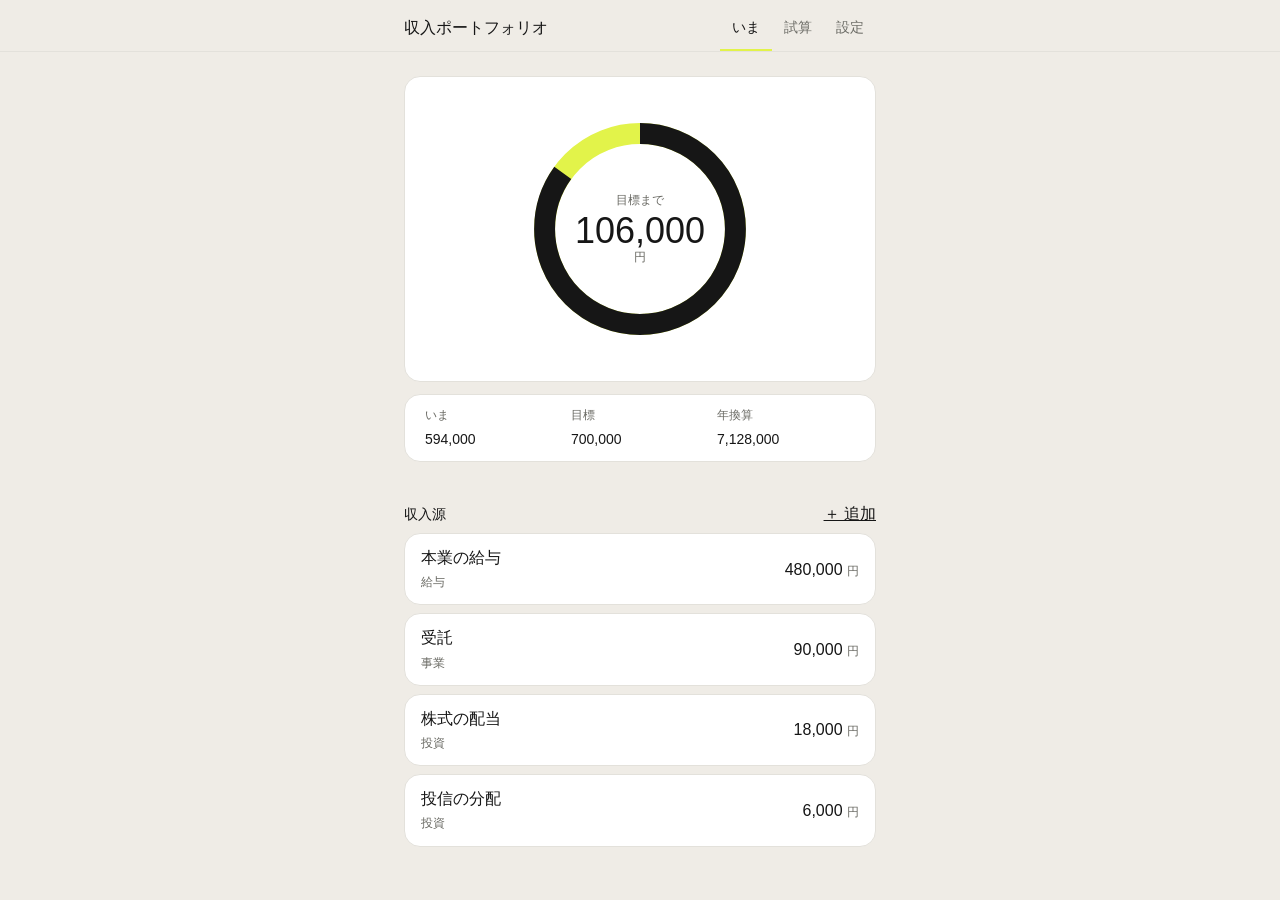
==== 収入ポートフォリオ.html @ 2de73036 "ダウンロード用のファイル1つにまとめる。" ====
<!doctype html>
<html lang="ja">
  <head>
    <meta charset="utf-8" />
    <meta name="viewport" content="width=device-width, initial-scale=1, viewport-fit=cover" />
    <meta name="theme-color" content="#efece6" />
    <title>収入ポートフォリオ</title>
    <style>
:root {
  --paper: #efece6;
  --card: #ffffff;
  --ink: #161616;
  --muted: #6a6a64;
  --line: #e3e1db;
  --mark: #e2f34a;
  --font: "M PLUS 2", "Hiragino Sans", "Noto Sans JP", sans-serif;
}

* { box-sizing: border-box; }

html {
  color-scheme: light;
  -webkit-font-smoothing: antialiased;
}

body {
  margin: 0;
  background: var(--paper);
  color: var(--ink);
  font-family: var(--font);
  line-height: 1.45;
}

button, a { color: inherit; }

button:not(:disabled), a { cursor: pointer; }

input, select { font: inherit; font-size: 1rem; color: inherit; }

:focus-visible {
  outline: 2px solid var(--ink);
  outline-offset: 2px;
}

.app { min-height: 100dvh; }

.bg {
  position: fixed;
  inset: 0;
  z-index: 0;
  background: center / cover no-repeat;
  pointer-events: none;
}

header, main, nav { position: relative; z-index: 1; }

header {
  position: sticky;
  top: 0;
  z-index: 30;
  background: var(--paper);
  border-bottom: 1px solid var(--line);
}

.bar {
  max-width: 32rem;
  margin: 0 auto;
  display: flex;
  align-items: flex-end;
  justify-content: space-between;
  padding: 1rem 1.25rem 0;
}

h1 {
  margin: 0;
  padding-bottom: 0.75rem;
  font-size: 1rem;
  font-weight: 500;
}

.desk {
  display: none;
}

main {
  max-width: 32rem;
  margin: 0 auto;
  padding: 1.5rem 1.25rem calc(5.5rem + env(safe-area-inset-bottom));
}

.card {
  background: var(--card);
  border: 1px solid var(--line);
  border-radius: 1rem;
}

.specs {
  display: grid;
  grid-template-columns: repeat(3, 1fr);
  margin-top: 0.75rem;
  padding: 0 1rem;
}

.specs div { padding: 0.75rem 0.25rem; }

.specs dt, .label, .muted { color: var(--muted); }

.specs dt, .tiny { font-size: 0.75rem; }

.specs dd {
  margin: 0.25rem 0 0;
  font-size: 0.875rem;
  font-variant-numeric: tabular-nums;
}

.row {
  display: flex;
  align-items: baseline;
  justify-content: space-between;
  margin: 2.5rem 0 0.5rem;
}

h2, h3 { margin: 0; font-size: 0.875rem; font-weight: 500; }

.list { list-style: none; margin: 0; padding: 0; display: flex; flex-direction: column; gap: 0.5rem; }

.source {
  display: flex;
  align-items: center;
  gap: 0.75rem;
  min-height: 4rem;
  padding: 0.75rem 1rem;
  text-decoration: none;
}

.source span:first-child { min-width: 0; flex: 1; }

.truncate { display: block; overflow: hidden; text-overflow: ellipsis; white-space: nowrap; }

.yen { font-variant-numeric: tabular-nums; white-space: nowrap; }

.pie {
  padding: 1.5rem 0.5rem;
  text-align: center;
}

.pie-wrap {
  position: relative;
  width: 16rem;
  height: 16rem;
  margin: 0 auto;
}

.pie svg { width: 100%; height: 100%; }

.pie-copy {
  position: absolute;
  inset: 0;
  display: flex;
  flex-direction: column;
  align-items: center;
  justify-content: center;
  pointer-events: none;
}

.figure {
  margin-top: 0.25rem;
  font-size: 2.25rem;
  line-height: 1;
  font-weight: 500;
  font-variant-numeric: tabular-nums;
}

.field {
  width: 100%;
  height: 3rem;
  border: 0;
  border-bottom: 1px solid var(--ink);
  background: transparent;
  padding: 0;
}

.pad { padding: 1rem; }

.stack { display: flex; flex-direction: column; gap: 1.5rem; }

.stack + .stack, .gap { margin-top: 0.75rem; }

.end {
  display: flex;
  align-items: flex-end;
  gap: 0.5rem;
}

.solid, .ink-btn {
  display: flex;
  align-items: center;
  justify-content: center;
  width: 100%;
  height: 3rem;
  border: 0;
  border-radius: 0.75rem;
  background: var(--ink);
  color: var(--paper);
  text-decoration: none;
  font-size: 0.875rem;
}

.ghost {
  border: 0;
  background: transparent;
  color: var(--muted);
  font-size: 0.875rem;
  padding: 0.75rem 0;
}

.block-ghost { width: 100%; height: 3rem; }

nav.mobile {
  position: fixed;
  inset: auto 0 0 0;
  z-index: 30;
  background: var(--paper);
  border-top: 1px solid var(--line);
  padding-bottom: env(safe-area-inset-bottom);
}

.tabs {
  max-width: 32rem;
  margin: 0 auto;
  display: flex;
}

.tabs a {
  flex: 1;
  min-height: 3.5rem;
  display: flex;
  align-items: center;
  justify-content: center;
  text-decoration: none;
  font-size: 0.875rem;
  color: var(--muted);
  border-bottom: 2px solid transparent;
}

.tabs a.on {
  color: var(--ink);
  font-weight: 500;
  border-bottom-color: var(--mark);
}

.back { color: var(--muted); font-size: 0.875rem; text-decoration: none; }

.sr { position: absolute; width: 1px; height: 1px; overflow: hidden; clip: rect(0 0 0 0); }

@media (min-width: 768px) {
  .desk { display: flex; }
  .desk a {
    text-decoration: none;
    font-size: 0.875rem;
    color: var(--muted);
    padding: 0 0.75rem 0.75rem;
    border-bottom: 2px solid transparent;
  }
  .desk a.on { color: var(--ink); font-weight: 500; border-bottom-color: var(--mark); }
  nav.mobile { display: none; }
  main { padding-bottom: 3rem; }
}

    </style>
  </head>
  <body>
    <div id="app" class="app"></div>
    <script>
const KEY = "income-portfolio-web-v1";
const CATEGORIES = [
  ["pay", "給与"],
  ["business", "事業"],
  ["invest", "投資"],
  ["property", "不動産"],
  ["pension", "年金"],
  ["other", "その他"],
];
const SEED = {
  goalMonthly: 700000,
  backgroundImage: null,
  sources: [
    { id: "seed-pay", name: "本業の給与", category: "pay", monthlyYen: 480000 },
    { id: "seed-biz", name: "受託", category: "business", monthlyYen: 90000 },
    { id: "seed-div", name: "株式の配当", category: "invest", monthlyYen: 18000 },
    { id: "seed-fund", name: "投信の分配", category: "invest", monthlyYen: 6000 },
  ],
};

const yen = (n) => Math.abs(Math.round(n)).toLocaleString("ja-JP");
const signed = (n) => (n > 0 ? `+${yen(n)}` : n < 0 ? `−${yen(n)}` : yen(0));
const clean = (n) => (!Number.isFinite(n) || n < 0 ? 0 : Math.min(999999999, Math.round(n)));
const labelOf = (id) => CATEGORIES.find((c) => c[0] === id)?.[1] ?? "その他";
const nameOf = (name) => name.trim() || "名称未設定";
const totalOf = (rows) => rows.reduce((sum, row) => sum + clean(row.monthlyYen), 0);
const digits = (raw) =>
  raw.replace(/[０-９]/g, (ch) => String.fromCharCode(ch.charCodeAt(0) - 0xfee0)).replace(/\D/g, "").slice(0, 9);

function load() {
  try {
    const saved = JSON.parse(localStorage.getItem(KEY) || "");
    if (!saved || !Array.isArray(saved.sources) || saved.sources.length === 0) return structuredClone(SEED);
    saved.goalMonthly = clean(saved.goalMonthly);
    saved.sources = saved.sources
      .filter((row) => row && typeof row.id === "string")
      .map((row) => ({
        id: row.id,
        name: String(row.name || "").slice(0, 40),
        category: CATEGORIES.some((c) => c[0] === row.category) ? row.category : "other",
        monthlyYen: clean(row.monthlyYen),
      }));
    if (!saved.sources.length) return structuredClone(SEED);
    if (typeof saved.backgroundImage !== "string" || !saved.backgroundImage.startsWith("data:image/jpeg")) {
      saved.backgroundImage = null;
    }
    return saved;
  } catch {
    return structuredClone(SEED);
  }
}

let state = load();
let sim = null;
let route = location.hash.replace(/^#/, "") || "/";

function save() {
  localStorage.setItem(KEY, JSON.stringify(state));
}

function go(path) {
  location.hash = path;
}

function pie(total, goal) {
  const over = goal > 0 && total > goal;
  const met = goal > 0 && total === goal;
  const pct = goal > 0 ? Math.min(100, (total / goal) * 100) : 0;
  const circ = 2 * Math.PI * 82;
  const drawn = (pct / 100) * circ;
  const caption = goal <= 0 ? "目標未設定" : over ? "超過" : met ? "達成" : "目標まで";
  const figure = goal <= 0 ? "—" : over ? yen(total - goal) : met ? "達成" : yen(goal - total);
  return `<div class="card pie" aria-live="polite">
    <div class="pie-wrap">
      <svg viewBox="0 0 220 220" aria-hidden="true">
        <circle cx="110" cy="110" r="82" fill="none" stroke="${goal > 0 ? "var(--mark)" : "var(--line)"}" stroke-width="18"/>
        ${drawn > 0 ? `<circle cx="110" cy="110" r="82" fill="none" stroke="var(--ink)" stroke-width="18" stroke-dasharray="${drawn} ${circ}" transform="rotate(-90 110 110)"/>` : ""}
      </svg>
      <div class="pie-copy">
        <span class="tiny muted">${caption}</span>
        <span class="figure">${figure}</span>
        ${goal > 0 && !met ? `<span class="tiny muted">円</span>` : ""}
      </div>
    </div>
  </div>`;
}

function specs(cells) {
  return `<dl class="card specs">${cells
    .map(([term, value]) => `<div><dt>${term}</dt><dd>${value}</dd></div>`)
    .join("")}</dl>`;
}

function shell(body, hideNav) {
  const tabs = [
    ["/", "いま"],
    ["/simulate", "試算"],
    ["/settings", "設定"],
  ];
  const link = ([path, text]) =>
    `<a href="#${path}" class="${route === path ? "on" : ""}">${text}</a>`;
  const bg = state.backgroundImage
    ? `<div class="bg" style="background-image:url(${JSON.stringify(state.backgroundImage)})"></div>`
    : "";
  return `${bg}
    <header><div class="bar"><h1>収入ポートフォリオ</h1><nav class="desk" aria-label="メニュー">${tabs.map(link).join("")}</nav></div></header>
    <main>${body}</main>
    ${hideNav ? "" : `<nav class="mobile" aria-label="メニュー"><div class="tabs">${tabs.map(link).join("")}</div></nav>`}`;
}

function dashboard() {
  const total = totalOf(state.sources);
  const items = state.sources
    .map(
      (row) => `<li><a class="card source" href="#/sources/${row.id}">
        <span><span class="truncate">${nameOf(row.name)}</span><span class="tiny muted">${labelOf(row.category)}</span></span>
        <span class="yen">${yen(row.monthlyYen)} <span class="tiny muted">円</span></span>
      </a></li>`,
    )
    .join("");
  return shell(`<h2 class="sr">いまの状況</h2>
    ${pie(total, state.goalMonthly)}
    ${specs([["いま", yen(total)], ["目標", state.goalMonthly > 0 ? yen(state.goalMonthly) : "—"], ["年換算", yen(total * 12)]])}
    <section><div class="row"><h3>収入源</h3><a href="#/sources/new">＋ 追加</a></div><ul class="list">${items}</ul></section>`);
}

function simulate() {
  const rows = sim || state.sources;
  const base = totalOf(state.sources);
  const next = totalOf(rows);
  const delta = next - base;
  const same = JSON.stringify(rows) === JSON.stringify(state.sources);
  const cards = rows
    .map(
      (row, index) => `<li class="card pad" data-i="${index}">
        <div class="end">
          <input class="field" data-name value="${escapeAttr(row.name)}" placeholder="名前" maxlength="40" aria-label="名前" />
          <select data-cat aria-label="区分">${CATEGORIES.map(([id, text]) => `<option value="${id}" ${id === row.category ? "selected" : ""}>${text}</option>`).join("")}</select>
        </div>
        <div class="end gap">
          <input class="field" data-yen inputmode="numeric" value="${row.monthlyYen ? yen(row.monthlyYen) : ""}" aria-label="月額" />
          <span class="muted">円</span>
          <button type="button" class="ghost" data-del ${rows.length <= 1 ? "disabled" : ""}>削除</button>
        </div>
      </li>`,
    )
    .join("");
  return shell(`<h2 class="sr">試算</h2>
    ${pie(next, state.goalMonthly)}
    ${specs([["いま", yen(base)], ["変更後", yen(next)], ["差", signed(delta)]])}
    <div class="row"><h3>試算</h3><button type="button" class="ghost" id="add">＋ 項目を追加</button></div>
    <ul class="list">${cards}</ul>
    <div class="stack" style="margin-top:2rem">
      <button type="button" class="ink-btn" id="apply" ${same ? "disabled" : ""}>反映する</button>
      <button type="button" class="ghost block-ghost" id="discard" ${sim ? "" : "disabled"}>もとに戻す</button>
    </div>`);
}

function settings() {
  return shell(`<div class="card pad">
      <h2>目標月収</h2>
      <div class="end gap"><input id="goal" class="field" inputmode="numeric" value="${state.goalMonthly ? yen(state.goalMonthly) : ""}" aria-label="目標月収" /><span class="muted">円</span></div>
    </div>
    <div class="card pad gap">
      <h2>背景画像</h2>
      ${state.backgroundImage ? `<img alt="いまの背景" src="${state.backgroundImage}" style="margin-top:.75rem;height:7rem;width:100%;object-fit:cover;border-radius:.75rem" />` : ""}
      <label class="ink-btn" style="margin-top:1rem">背景画像を変更<input id="bg" type="file" accept="image/*" class="sr" /></label>
      ${state.backgroundImage ? `<button type="button" class="ghost" id="clear-bg">背景を外す</button>` : `<p class="tiny muted">画像をインポートすると、画面の背景になります。</p>`}
    </div>
    <div class="card pad gap">
      <h2>入れる</h2>
      <button type="button" class="ink-btn" id="install" style="margin-top:1rem">ホーム画面に追加</button>
      <p class="tiny muted" id="install-note">iPhoneは共有ボタンから「ホーム画面に追加」。パソコンはブラウザのインストールです。</p>
    </div>
    <button type="button" class="ghost" id="reset" style="margin-top:4rem">サンプルに戻す</button>`);
}

function formPage(heading, row, id) {
  return shell(
    `<div class="stack">
      <a class="back" href="#/">戻る</a>
      <h2 style="font-size:1.125rem">${heading}</h2>
      <form id="form" class="card pad stack">
        <label>名前<span class="tiny muted"></span><input name="name" class="field" maxlength="40" value="${escapeAttr(row.name)}" placeholder="名前" /></label>
        <label>区分<select name="category" class="field">${CATEGORIES.map(([cid, text]) => `<option value="${cid}" ${cid === row.category ? "selected" : ""}>${text}</option>`).join("")}</select></label>
        <label>月額<div class="end"><input name="yen" class="field" inputmode="numeric" value="${row.monthlyYen ? yen(row.monthlyYen) : ""}" aria-label="月額" /><span class="muted">円</span></div></label>
        <button class="ink-btn" type="submit">${id ? "保存する" : "追加する"}</button>
      </form>
      ${id && state.sources.length > 1 ? `<button type="button" class="ghost" id="remove">削除する</button>` : ""}
    </div>`,
    true,
  );
}

function escapeAttr(value) {
  return String(value)
    .replace(/&/g, "\u0026amp;")
    .replace(/"/g, "\u0026quot;")
    .replace(/</g, "\u0026lt;");
}

function render() {
  route = location.hash.replace(/^#/, "") || "/";
  const root = document.getElementById("app");
  let html = dashboard();
  let title = "いま · 収入ポートフォリオ";
  if (route === "/simulate") {
    html = simulate();
    title = "試算 · 収入ポートフォリオ";
  } else if (route === "/settings") {
    html = settings();
    title = "設定 · 収入ポートフォリオ";
  } else if (route === "/sources/new") {
    html = formPage("収入源を追加", { name: "", category: "other", monthlyYen: 0 });
    title = "収入源を追加 · 収入ポートフォリオ";
  } else if (route.startsWith("/sources/")) {
    const id = decodeURIComponent(route.slice("/sources/".length));
    const row = state.sources.find((item) => item.id === id);
    html = row
      ? formPage("収入源を編集", row, id)
      : shell(`<p>この収入源は見つかりません。</p><a class="back" href="#/">戻る</a>`, true);
    title = "収入源を編集 · 収入ポートフォリオ";
  }
  document.title = title;
  root.innerHTML = html;
  bind();
}

function readYen(input) {
  const value = digits(input.value);
  input.value = value;
  return value ? Number(value) : 0;
}

function bind() {
  document.getElementById("goal")?.addEventListener("change", (event) => {
    state.goalMonthly = readYen(event.target);
    event.target.value = state.goalMonthly ? yen(state.goalMonthly) : "";
    save();
  });
  document.getElementById("clear-bg")?.addEventListener("click", () => {
    state.backgroundImage = null;
    save();
    render();
  });
  document.getElementById("bg")?.addEventListener("change", (event) => {
    const file = event.target.files?.[0];
    if (!file || !file.type.startsWith("image/")) return;
    const url = URL.createObjectURL(file);
    const img = new Image();
    img.onload = () => {
      const scale = Math.min(1, 1280 / Math.max(img.width, img.height));
      const canvas = document.createElement("canvas");
      canvas.width = Math.max(1, Math.round(img.width * scale));
      canvas.height = Math.max(1, Math.round(img.height * scale));
      canvas.getContext("2d").drawImage(img, 0, 0, canvas.width, canvas.height);
      URL.revokeObjectURL(url);
      state.backgroundImage = canvas.toDataURL("image/jpeg", 0.72);
      save();
      render();
    };
    img.src = url;
  });
  document.getElementById("reset")?.addEventListener("click", () => {
    if (!confirm("サンプルの収入源に戻します。いまの内容は置き換わります。")) return;
    state = { ...structuredClone(SEED), backgroundImage: state.backgroundImage };
    sim = null;
    save();
    render();
  });
  document.getElementById("install")?.addEventListener("click", async () => {
    const note = document.getElementById("install-note");
    if (window.deferredInstall) {
      window.deferredInstall.prompt();
      await window.deferredInstall.userChoice;
      window.deferredInstall = null;
      if (note) note.textContent = "追加しました。";
      return;
    }
    const ios = /iPhone|iPad|iPod/.test(navigator.userAgent);
    if (note) {
      note.textContent = ios
        ? "画面下の共有ボタンを押して、「ホーム画面に追加」を選んでください。"
        : "ブラウザのメニューから「インストール」または「ホーム画面に追加」を選んでください。";
    }
  });
  document.getElementById("add")?.addEventListener("click", () => {
    const rows = (sim || state.sources).map((row) => ({ ...row }));
    rows.unshift({ id: crypto.randomUUID(), name: "", category: "other", monthlyYen: 0 });
    sim = rows;
    render();
  });
  document.getElementById("apply")?.addEventListener("click", () => {
    if (!sim || !confirm("この内容で、いまの収入源を置き換えます。")) return;
    state.sources = sim;
    sim = null;
    save();
    render();
  });
  document.getElementById("discard")?.addEventListener("click", () => {
    sim = null;
    render();
  });
  document.querySelectorAll("[data-i]").forEach((card) => {
    const index = Number(card.dataset.i);
    const update = (patch) => {
      const rows = (sim || state.sources).map((row) => ({ ...row }));
      rows[index] = { ...rows[index], ...patch };
      sim = rows;
      render();
    };
    card.querySelector("[data-name]").addEventListener("change", (event) => update({ name: event.target.value.slice(0, 40) }));
    card.querySelector("[data-cat]").addEventListener("change", (event) => update({ category: event.target.value }));
    card.querySelector("[data-yen]").addEventListener("change", (event) => update({ monthlyYen: readYen(event.target) }));
    card.querySelector("[data-del]")?.addEventListener("click", () => {
      const rows = (sim || state.sources).map((row) => ({ ...row }));
      if (rows.length <= 1) return;
      rows.splice(index, 1);
      sim = rows;
      render();
    });
  });
  document.getElementById("form")?.addEventListener("submit", (event) => {
    event.preventDefault();
    const data = new FormData(event.target);
    const next = {
      name: String(data.get("name") || "").slice(0, 40),
      category: String(data.get("category") || "other"),
      monthlyYen: digits(String(data.get("yen") || "")) ? Number(digits(String(data.get("yen") || ""))) : 0,
    };
    if (route === "/sources/new") {
      state.sources.push({ id: crypto.randomUUID(), ...next });
    } else {
      const id = decodeURIComponent(route.slice("/sources/".length));
      state.sources = state.sources.map((row) => (row.id === id ? { ...row, ...next } : row));
    }
    save();
    go("/");
  });
  document.getElementById("remove")?.addEventListener("click", () => {
    if (!confirm("この収入源を削除します。")) return;
    const id = decodeURIComponent(route.slice("/sources/".length));
    if (state.sources.length <= 1) return;
    state.sources = state.sources.filter((row) => row.id !== id);
    save();
    go("/");
  });
}

window.addEventListener("hashchange", render);
window.addEventListener("beforeinstallprompt", (event) => {
  event.preventDefault();
  window.deferredInstall = event;
});
if ("serviceWorker" in navigator) {
  navigator.serviceWorker.register("./sw.js").catch(() => {});
}
render();

    </script>
  </body>
</html>
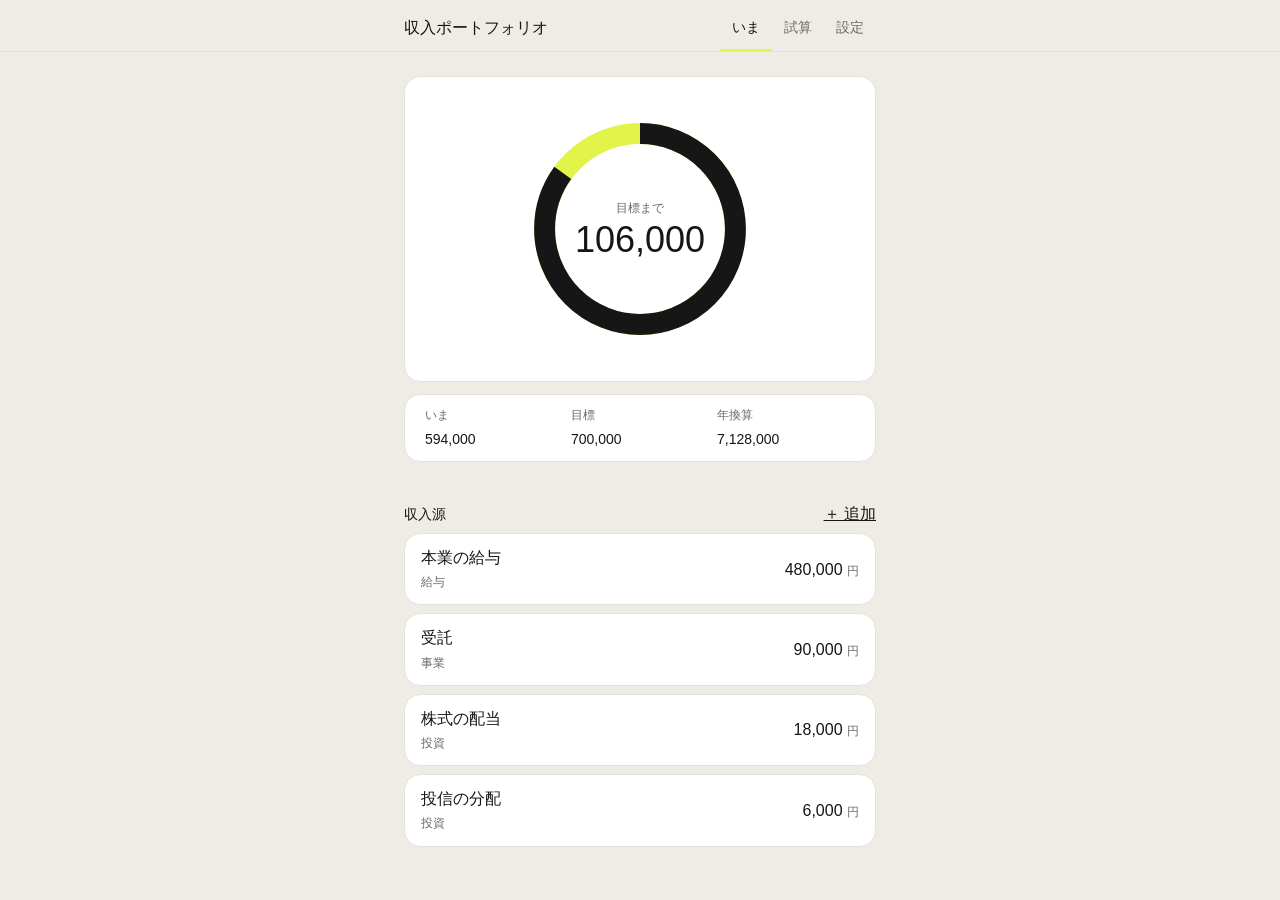
==== commit 65ae4e7a: "メニューがソース表示にならないようにし、目標までの円を消す。" ====
--- a/収入ポートフォリオ.html
+++ b/収入ポートフォリオ.html
@@ -301,24 +301,27 @@
 const digits = (raw) =>
   raw.replace(/[０-９]/g, (ch) => String.fromCharCode(ch.charCodeAt(0) - 0xfee0)).replace(/\D/g, "").slice(0, 9);
 
+function normalize(saved) {
+  if (!saved || !Array.isArray(saved.sources)) return null;
+  const sources = saved.sources
+    .filter((row) => row && typeof row.id === "string")
+    .map((row) => ({
+      id: row.id,
+      name: String(row.name || "").slice(0, 40),
+      category: CATEGORIES.some((c) => c[0] === row.category) ? row.category : "other",
+      monthlyYen: clean(row.monthlyYen),
+    }));
+  if (!sources.length) return null;
+  const backgroundImage =
+    typeof saved.backgroundImage === "string" && saved.backgroundImage.startsWith("data:image/jpeg")
+      ? saved.backgroundImage
+      : null;
+  return { goalMonthly: clean(saved.goalMonthly), backgroundImage, sources };
+}
+
 function load() {
   try {
-    const saved = JSON.parse(localStorage.getItem(KEY) || "");
-    if (!saved || !Array.isArray(saved.sources) || saved.sources.length === 0) return structuredClone(SEED);
-    saved.goalMonthly = clean(saved.goalMonthly);
-    saved.sources = saved.sources
-      .filter((row) => row && typeof row.id === "string")
-      .map((row) => ({
-        id: row.id,
-        name: String(row.name || "").slice(0, 40),
-        category: CATEGORIES.some((c) => c[0] === row.category) ? row.category : "other",
-        monthlyYen: clean(row.monthlyYen),
-      }));
-    if (!saved.sources.length) return structuredClone(SEED);
-    if (typeof saved.backgroundImage !== "string" || !saved.backgroundImage.startsWith("data:image/jpeg")) {
-      saved.backgroundImage = null;
-    }
-    return saved;
+    return normalize(JSON.parse(localStorage.getItem(KEY) || "")) || structuredClone(SEED);
   } catch {
     return structuredClone(SEED);
   }
@@ -333,7 +336,16 @@
 }
 
 function go(path) {
-  location.hash = path;
+  const next = String(path || "/").replace(/^#/, "") || "/";
+  const current = location.hash.replace(/^#/, "") || "/";
+  if (current === next) {
+    render();
+    return;
+  }
+  const url = new URL(location.href);
+  url.hash = next;
+  history.pushState(null, "", url);
+  render();
 }
 
 function pie(total, goal) {
@@ -353,7 +365,6 @@
       <div class="pie-copy">
         <span class="tiny muted">${caption}</span>
         <span class="figure">${figure}</span>
-        ${goal > 0 && !met ? `<span class="tiny muted">円</span>` : ""}
       </div>
     </div>
   </div>`;
@@ -442,10 +453,20 @@
       ${state.backgroundImage ? `<button type="button" class="ghost" id="clear-bg">背景を外す</button>` : `<p class="tiny muted">画像をインポートすると、画面の背景になります。</p>`}
     </div>
     <div class="card pad gap">
-      <h2>入れる</h2>
+      <h2>データ</h2>
+      <button type="button" class="ink-btn" id="export" style="margin-top:1rem">書き出す</button>
+      <label class="ink-btn" style="margin-top:0.75rem">読み込む<input id="import" type="file" accept="application/json,.json" class="sr" /></label>
+      <p class="tiny muted">パソコンとスマホは別々に残る。移すときは書き出して、もう一方で読み込む。</p>
+    </div>
+    ${
+      location.protocol === "file:"
+        ? ""
+        : `<div class="card pad gap">
+      <h2>ホーム画面</h2>
       <button type="button" class="ink-btn" id="install" style="margin-top:1rem">ホーム画面に追加</button>
-      <p class="tiny muted" id="install-note">iPhoneは共有ボタンから「ホーム画面に追加」。パソコンはブラウザのインストールです。</p>
-    </div>
+      <p class="tiny muted" id="install-note">iPhoneは共有から「ホーム画面に追加」。パソコンはブラウザのインストール。</p>
+    </div>`
+    }
     <button type="button" class="ghost" id="reset" style="margin-top:4rem">サンプルに戻す</button>`);
 }
 
@@ -542,6 +563,32 @@
     save();
     render();
   });
+  document.getElementById("export")?.addEventListener("click", () => {
+    const blob = new Blob(
+      [JSON.stringify({ goalMonthly: state.goalMonthly, sources: state.sources, backgroundImage: state.backgroundImage }, null, 2)],
+      { type: "application/json" },
+    );
+    const a = document.createElement("a");
+    a.href = URL.createObjectURL(blob);
+    a.download = "収入ポートフォリオ.json";
+    a.click();
+  });
+  document.getElementById("import")?.addEventListener("change", async (event) => {
+    const file = event.target.files?.[0];
+    event.target.value = "";
+    if (!file) return;
+    try {
+      const next = normalize(JSON.parse(await file.text()));
+      if (!next) throw new Error("empty");
+      if (!confirm("読み込んだ内容で、いまの数字を置き換えます。")) return;
+      state = next;
+      sim = null;
+      save();
+      render();
+    } catch {
+      alert("このファイルは読めません。");
+    }
+  });
   document.getElementById("install")?.addEventListener("click", async () => {
     const note = document.getElementById("install-note");
     if (window.deferredInstall) {
@@ -621,7 +668,20 @@
   });
 }
 
+document.addEventListener(
+  "click",
+  (event) => {
+    const a = event.target.closest("a");
+    if (!a) return;
+    const href = a.getAttribute("href") || "";
+    if (!href.startsWith("#")) return;
+    event.preventDefault();
+    go(href);
+  },
+  true,
+);
 window.addEventListener("hashchange", render);
+window.addEventListener("popstate", render);
 window.addEventListener("beforeinstallprompt", (event) => {
   event.preventDefault();
   window.deferredInstall = event;
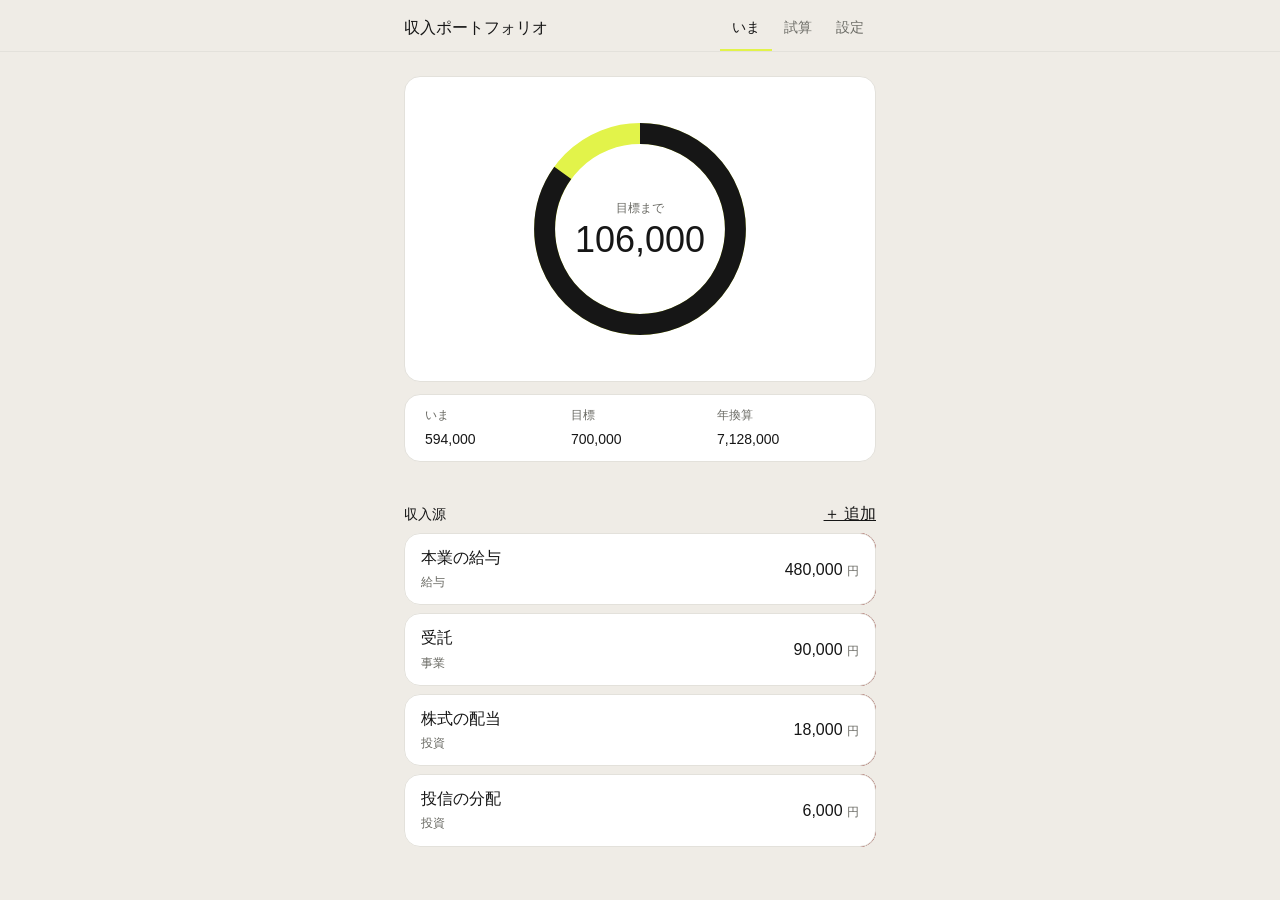
==== commit 429aed23: "収入源を左にスライドして削除できるようにする。" ====
--- a/収入ポートフォリオ.html
+++ b/収入ポートフォリオ.html
@@ -1,11 +1,5 @@
 <!doctype html>
-<html lang="ja">
-  <head>
-    <meta charset="utf-8" />
-    <meta name="viewport" content="width=device-width, initial-scale=1, viewport-fit=cover" />
-    <meta name="theme-color" content="#efece6" />
-    <title>収入ポートフォリオ</title>
-    <style>
+<html lang="ja"><head><meta charset="utf-8" /><meta name="viewport" content="width=device-width, initial-scale=1" /><title>収入ポートフォリオ</title><style>
 :root {
   --paper: #efece6;
   --card: #ffffff;
@@ -48,8 +42,14 @@
   position: fixed;
   inset: 0;
   z-index: 0;
-  background: center / cover no-repeat;
   pointer-events: none;
+}
+
+.bg img {
+  width: 100%;
+  height: 100%;
+  object-fit: cover;
+  display: block;
 }
 
 header, main, nav { position: relative; z-index: 1; }
@@ -124,6 +124,25 @@
 
 .list { list-style: none; margin: 0; padding: 0; display: flex; flex-direction: column; gap: 0.5rem; }
 
+.swipe {
+  position: relative;
+  overflow: hidden;
+  border-radius: 1rem;
+}
+
+.swipe-del {
+  position: absolute;
+  top: 0;
+  right: 0;
+  bottom: 0;
+  width: 5.5rem;
+  border: 0;
+  background: #8e3b34;
+  color: #fff;
+  font: inherit;
+  font-size: 0.875rem;
+}
+
 .source {
   display: flex;
   align-items: center;
@@ -131,7 +150,13 @@
   min-height: 4rem;
   padding: 0.75rem 1rem;
   text-decoration: none;
-}
+  position: relative;
+  z-index: 1;
+  touch-action: pan-y;
+  transition: transform 0.18s ease;
+}
+
+.swipe.open .source { transform: translateX(-5.5rem); }
 
 .source span:first-child { min-width: 0; flex: 1; }
 
@@ -267,11 +292,7 @@
   main { padding-bottom: 3rem; }
 }
 
-    </style>
-  </head>
-  <body>
-    <div id="app" class="app"></div>
-    <script>
+</style></head><body><div id="app" class="app"></div><script>
 const KEY = "income-portfolio-web-v1";
 const CATEGORIES = [
   ["pay", "給与"],
@@ -311,7 +332,6 @@
       category: CATEGORIES.some((c) => c[0] === row.category) ? row.category : "other",
       monthlyYen: clean(row.monthlyYen),
     }));
-  if (!sources.length) return null;
   const backgroundImage =
     typeof saved.backgroundImage === "string" && saved.backgroundImage.startsWith("data:image/jpeg")
       ? saved.backgroundImage
@@ -332,7 +352,11 @@
 let route = location.hash.replace(/^#/, "") || "/";
 
 function save() {
-  localStorage.setItem(KEY, JSON.stringify(state));
+  try {
+    localStorage.setItem(KEY, JSON.stringify(state));
+  } catch {
+    /* 画像が大きいと端末に残らないことがある。画面には出す。 */
+  }
 }
 
 function go(path) {
@@ -385,7 +409,7 @@
   const link = ([path, text]) =>
     `<a href="#${path}" class="${route === path ? "on" : ""}">${text}</a>`;
   const bg = state.backgroundImage
-    ? `<div class="bg" style="background-image:url(${JSON.stringify(state.backgroundImage)})"></div>`
+    ? `<div class="bg" aria-hidden="true"><img alt="" src="${state.backgroundImage}" /></div>`
     : "";
   return `${bg}
     <header><div class="bar"><h1>収入ポートフォリオ</h1><nav class="desk" aria-label="メニュー">${tabs.map(link).join("")}</nav></div></header>
@@ -397,7 +421,9 @@
   const total = totalOf(state.sources);
   const items = state.sources
     .map(
-      (row) => `<li><a class="card source" href="#/sources/${row.id}">
+      (row) => `<li class="swipe">
+        <button type="button" class="swipe-del" data-del-source="${escapeAttr(row.id)}">削除</button>
+        <a class="card source" href="#/sources/${row.id}">
         <span><span class="truncate">${nameOf(row.name)}</span><span class="tiny muted">${labelOf(row.category)}</span></span>
         <span class="yen">${yen(row.monthlyYen)} <span class="tiny muted">円</span></span>
       </a></li>`,
@@ -481,7 +507,7 @@
         <label>月額<div class="end"><input name="yen" class="field" inputmode="numeric" value="${row.monthlyYen ? yen(row.monthlyYen) : ""}" aria-label="月額" /><span class="muted">円</span></div></label>
         <button class="ink-btn" type="submit">${id ? "保存する" : "追加する"}</button>
       </form>
-      ${id && state.sources.length > 1 ? `<button type="button" class="ghost" id="remove">削除する</button>` : ""}
+      ${id ? `<button type="button" class="ghost" id="remove">削除する</button>` : ""}
     </div>`,
     true,
   );
@@ -540,19 +566,27 @@
   });
   document.getElementById("bg")?.addEventListener("change", (event) => {
     const file = event.target.files?.[0];
-    if (!file || !file.type.startsWith("image/")) return;
+    event.target.value = "";
+    if (!file) return;
     const url = URL.createObjectURL(file);
     const img = new Image();
     img.onload = () => {
-      const scale = Math.min(1, 1280 / Math.max(img.width, img.height));
+      const scale = Math.min(1, 1600 / Math.max(img.width, img.height));
       const canvas = document.createElement("canvas");
       canvas.width = Math.max(1, Math.round(img.width * scale));
       canvas.height = Math.max(1, Math.round(img.height * scale));
-      canvas.getContext("2d").drawImage(img, 0, 0, canvas.width, canvas.height);
+      const ctx = canvas.getContext("2d");
+      ctx.fillStyle = "#ffffff";
+      ctx.fillRect(0, 0, canvas.width, canvas.height);
+      ctx.drawImage(img, 0, 0, canvas.width, canvas.height);
       URL.revokeObjectURL(url);
-      state.backgroundImage = canvas.toDataURL("image/jpeg", 0.72);
+      state.backgroundImage = canvas.toDataURL("image/jpeg", 0.8);
       save();
       render();
+    };
+    img.onerror = () => {
+      URL.revokeObjectURL(url);
+      alert("この画像は使えません。");
     };
     img.src = url;
   });
@@ -661,10 +695,72 @@
   document.getElementById("remove")?.addEventListener("click", () => {
     if (!confirm("この収入源を削除します。")) return;
     const id = decodeURIComponent(route.slice("/sources/".length));
-    if (state.sources.length <= 1) return;
     state.sources = state.sources.filter((row) => row.id !== id);
     save();
     go("/");
+  });
+  document.querySelectorAll(".swipe").forEach((row) => {
+    const card = row.querySelector(".source");
+    if (!card) return;
+    let startX = 0;
+    let startY = 0;
+    let dx = 0;
+    let tracking = false;
+    let horizontal = false;
+    const width = () => row.querySelector(".swipe-del")?.offsetWidth || 88;
+    card.addEventListener("pointerdown", (event) => {
+      if (event.pointerType === "mouse" && event.button !== 0) return;
+      startX = event.clientX;
+      startY = event.clientY;
+      dx = 0;
+      tracking = true;
+      horizontal = false;
+    });
+    card.addEventListener("pointermove", (event) => {
+      if (!tracking) return;
+      const mx = event.clientX - startX;
+      const my = event.clientY - startY;
+      if (!horizontal) {
+        if (Math.abs(mx) < 8 && Math.abs(my) < 8) return;
+        if (Math.abs(my) > Math.abs(mx)) {
+          tracking = false;
+          return;
+        }
+        horizontal = true;
+        card.setPointerCapture?.(event.pointerId);
+        card.style.transition = "none";
+      }
+      dx = mx;
+      const base = row.classList.contains("open") ? -width() : 0;
+      card.style.transform = `translateX(${Math.min(0, Math.max(-width(), base + mx))}px)`;
+    });
+    const finish = () => {
+      if (!tracking && !horizontal) return;
+      tracking = false;
+      card.style.transition = "";
+      card.style.transform = "";
+      if (!horizontal) return;
+      card.dataset.swiped = "1";
+      setTimeout(() => delete card.dataset.swiped, 400);
+      if (dx < -36) {
+        document.querySelectorAll(".swipe.open").forEach((other) => other.classList.remove("open"));
+        row.classList.add("open");
+      } else if (dx > 36) {
+        row.classList.remove("open");
+      }
+      horizontal = false;
+      dx = 0;
+    };
+    card.addEventListener("pointerup", finish);
+    card.addEventListener("pointercancel", finish);
+  });
+  document.querySelectorAll("[data-del-source]").forEach((btn) => {
+    btn.addEventListener("click", () => {
+      const id = btn.getAttribute("data-del-source");
+      state.sources = state.sources.filter((row) => row.id !== id);
+      save();
+      render();
+    });
   });
 }
 
@@ -675,6 +771,17 @@
     if (!a) return;
     const href = a.getAttribute("href") || "";
     if (!href.startsWith("#")) return;
+    if (a.dataset.swiped === "1") {
+      event.preventDefault();
+      delete a.dataset.swiped;
+      return;
+    }
+    const swipe = a.closest(".swipe");
+    if (swipe?.classList.contains("open")) {
+      event.preventDefault();
+      swipe.classList.remove("open");
+      return;
+    }
     event.preventDefault();
     go(href);
   },
@@ -691,6 +798,4 @@
 }
 render();
 
-    </script>
-  </body>
-</html>
+</script></body></html>
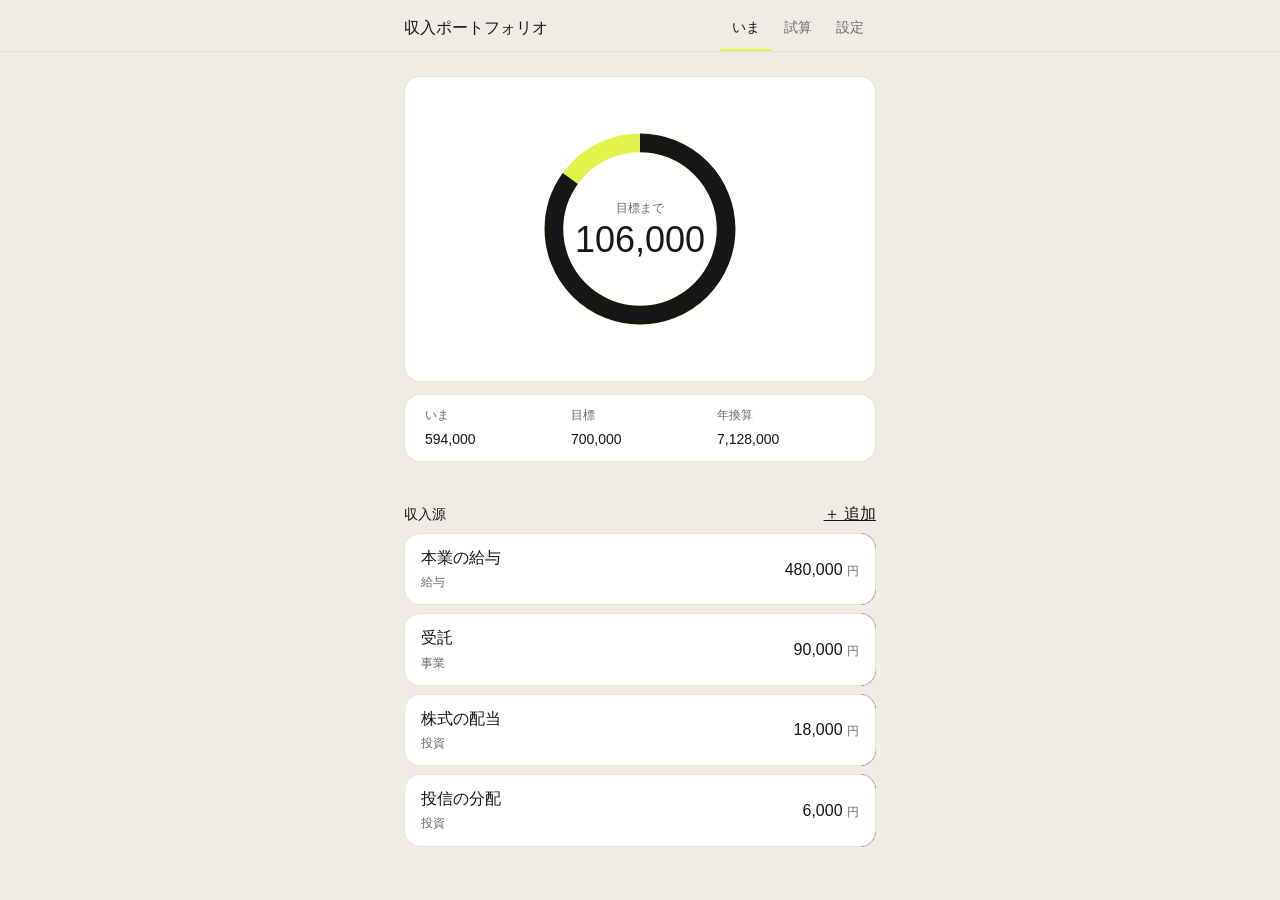
==== commit 3d7e313b: "超過をグラフに出し、設定の余分な項目を外す。" ====
--- a/収入ポートフォリオ.html
+++ b/収入ポートフォリオ.html
@@ -1,6 +1,5 @@
 <!doctype html>
-<html lang="ja"><head><meta charset="utf-8" /><meta name="viewport" content="width=device-width, initial-scale=1" /><title>収入ポートフォリオ</title><style>
-:root {
+<html lang="ja"><head><meta charset="utf-8"/><meta name="viewport" content="width=device-width, initial-scale=1"/><title>収入ポートフォリオ</title><style>:root {
   --paper: #efece6;
   --card: #ffffff;
   --ink: #161616;
@@ -291,9 +290,8 @@
   nav.mobile { display: none; }
   main { padding-bottom: 3rem; }
 }
-
-</style></head><body><div id="app" class="app"></div><script>
-const KEY = "income-portfolio-web-v1";
+</style></head>
+<body><div id="app" class="app"></div><script>const KEY = "income-portfolio-web-v1";
 const CATEGORIES = [
   ["pay", "給与"],
   ["business", "事業"],
@@ -373,18 +371,27 @@
 }
 
 function pie(total, goal) {
-  const over = goal > 0 && total > goal;
-  const met = goal > 0 && total === goal;
-  const pct = goal > 0 ? Math.min(100, (total / goal) * 100) : 0;
-  const circ = 2 * Math.PI * 82;
-  const drawn = (pct / 100) * circ;
-  const caption = goal <= 0 ? "目標未設定" : over ? "超過" : met ? "達成" : "目標まで";
-  const figure = goal <= 0 ? "—" : over ? yen(total - goal) : met ? "達成" : yen(goal - total);
+  const inner = 2 * Math.PI * 74;
+  const outer = 2 * Math.PI * 96;
+  const reached = goal > 0 && total >= goal;
+  const progress = goal > 0 ? Math.min(1, total / goal) : 0;
+  const extra = goal > 0 ? Math.min(1, Math.max(0, total - goal) / goal) : 0;
+  const drawn = progress * inner;
+  const extraDrawn = extra * outer;
+  const caption = goal <= 0 ? "目標未設定" : reached ? "超過" : "目標まで";
+  const figure = goal <= 0 ? "—" : reached ? yen(total - goal) : yen(goal - total);
+  const arc = (radius, length, circ, color, width) =>
+    length <= 0
+      ? ""
+      : length >= circ - 0.5
+        ? `<circle cx="110" cy="110" r="${radius}" fill="none" stroke="${color}" stroke-width="${width}"/>`
+        : `<circle cx="110" cy="110" r="${radius}" fill="none" stroke="${color}" stroke-width="${width}" stroke-dasharray="${length} ${circ}" transform="rotate(-90 110 110)"/>`;
   return `<div class="card pie" aria-live="polite">
     <div class="pie-wrap">
       <svg viewBox="0 0 220 220" aria-hidden="true">
-        <circle cx="110" cy="110" r="82" fill="none" stroke="${goal > 0 ? "var(--mark)" : "var(--line)"}" stroke-width="18"/>
-        ${drawn > 0 ? `<circle cx="110" cy="110" r="82" fill="none" stroke="var(--ink)" stroke-width="18" stroke-dasharray="${drawn} ${circ}" transform="rotate(-90 110 110)"/>` : ""}
+        <circle cx="110" cy="110" r="74" fill="none" stroke="${goal > 0 ? "var(--mark)" : "var(--line)"}" stroke-width="16"/>
+        ${arc(74, drawn, inner, "var(--ink)", 16)}
+        ${extra > 0 ? `<circle cx="110" cy="110" r="96" fill="none" stroke="var(--line)" stroke-width="12"/>${arc(96, extraDrawn, outer, "#8e3b34", 12)}` : ""}
       </svg>
       <div class="pie-copy">
         <span class="tiny muted">${caption}</span>
@@ -476,24 +483,13 @@
       <h2>背景画像</h2>
       ${state.backgroundImage ? `<img alt="いまの背景" src="${state.backgroundImage}" style="margin-top:.75rem;height:7rem;width:100%;object-fit:cover;border-radius:.75rem" />` : ""}
       <label class="ink-btn" style="margin-top:1rem">背景画像を変更<input id="bg" type="file" accept="image/*" class="sr" /></label>
-      ${state.backgroundImage ? `<button type="button" class="ghost" id="clear-bg">背景を外す</button>` : `<p class="tiny muted">画像をインポートすると、画面の背景になります。</p>`}
+      ${state.backgroundImage ? `<button type="button" class="ghost" id="clear-bg">背景を外す</button>` : ""}
     </div>
     <div class="card pad gap">
       <h2>データ</h2>
       <button type="button" class="ink-btn" id="export" style="margin-top:1rem">書き出す</button>
       <label class="ink-btn" style="margin-top:0.75rem">読み込む<input id="import" type="file" accept="application/json,.json" class="sr" /></label>
-      <p class="tiny muted">パソコンとスマホは別々に残る。移すときは書き出して、もう一方で読み込む。</p>
-    </div>
-    ${
-      location.protocol === "file:"
-        ? ""
-        : `<div class="card pad gap">
-      <h2>ホーム画面</h2>
-      <button type="button" class="ink-btn" id="install" style="margin-top:1rem">ホーム画面に追加</button>
-      <p class="tiny muted" id="install-note">iPhoneは共有から「ホーム画面に追加」。パソコンはブラウザのインストール。</p>
-    </div>`
-    }
-    <button type="button" class="ghost" id="reset" style="margin-top:4rem">サンプルに戻す</button>`);
+    </div>`);
 }
 
 function formPage(heading, row, id) {
@@ -590,13 +586,6 @@
     };
     img.src = url;
   });
-  document.getElementById("reset")?.addEventListener("click", () => {
-    if (!confirm("サンプルの収入源に戻します。いまの内容は置き換わります。")) return;
-    state = { ...structuredClone(SEED), backgroundImage: state.backgroundImage };
-    sim = null;
-    save();
-    render();
-  });
   document.getElementById("export")?.addEventListener("click", () => {
     const blob = new Blob(
       [JSON.stringify({ goalMonthly: state.goalMonthly, sources: state.sources, backgroundImage: state.backgroundImage }, null, 2)],
@@ -621,22 +610,6 @@
       render();
     } catch {
       alert("このファイルは読めません。");
-    }
-  });
-  document.getElementById("install")?.addEventListener("click", async () => {
-    const note = document.getElementById("install-note");
-    if (window.deferredInstall) {
-      window.deferredInstall.prompt();
-      await window.deferredInstall.userChoice;
-      window.deferredInstall = null;
-      if (note) note.textContent = "追加しました。";
-      return;
-    }
-    const ios = /iPhone|iPad|iPod/.test(navigator.userAgent);
-    if (note) {
-      note.textContent = ios
-        ? "画面下の共有ボタンを押して、「ホーム画面に追加」を選んでください。"
-        : "ブラウザのメニューから「インストール」または「ホーム画面に追加」を選んでください。";
     }
   });
   document.getElementById("add")?.addEventListener("click", () => {
@@ -797,5 +770,4 @@
   navigator.serviceWorker.register("./sw.js").catch(() => {});
 }
 render();
-
 </script></body></html>
